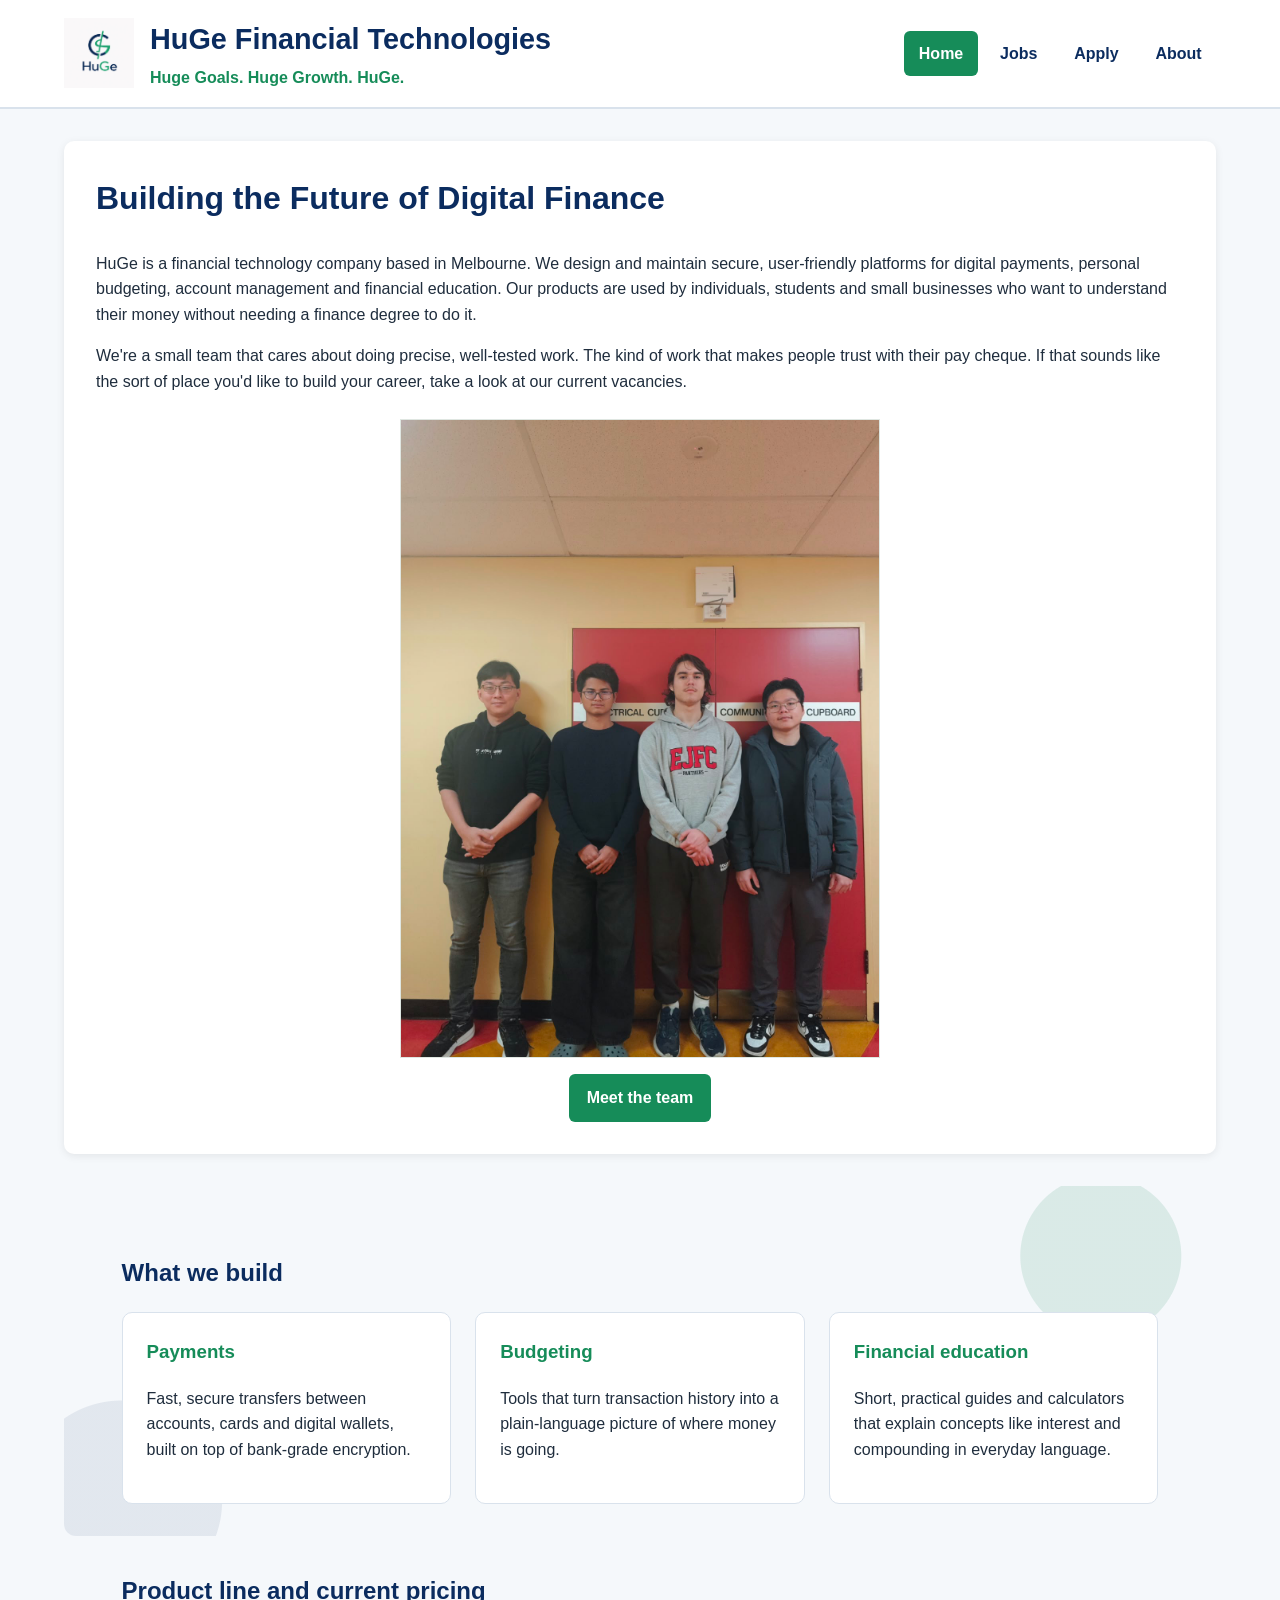
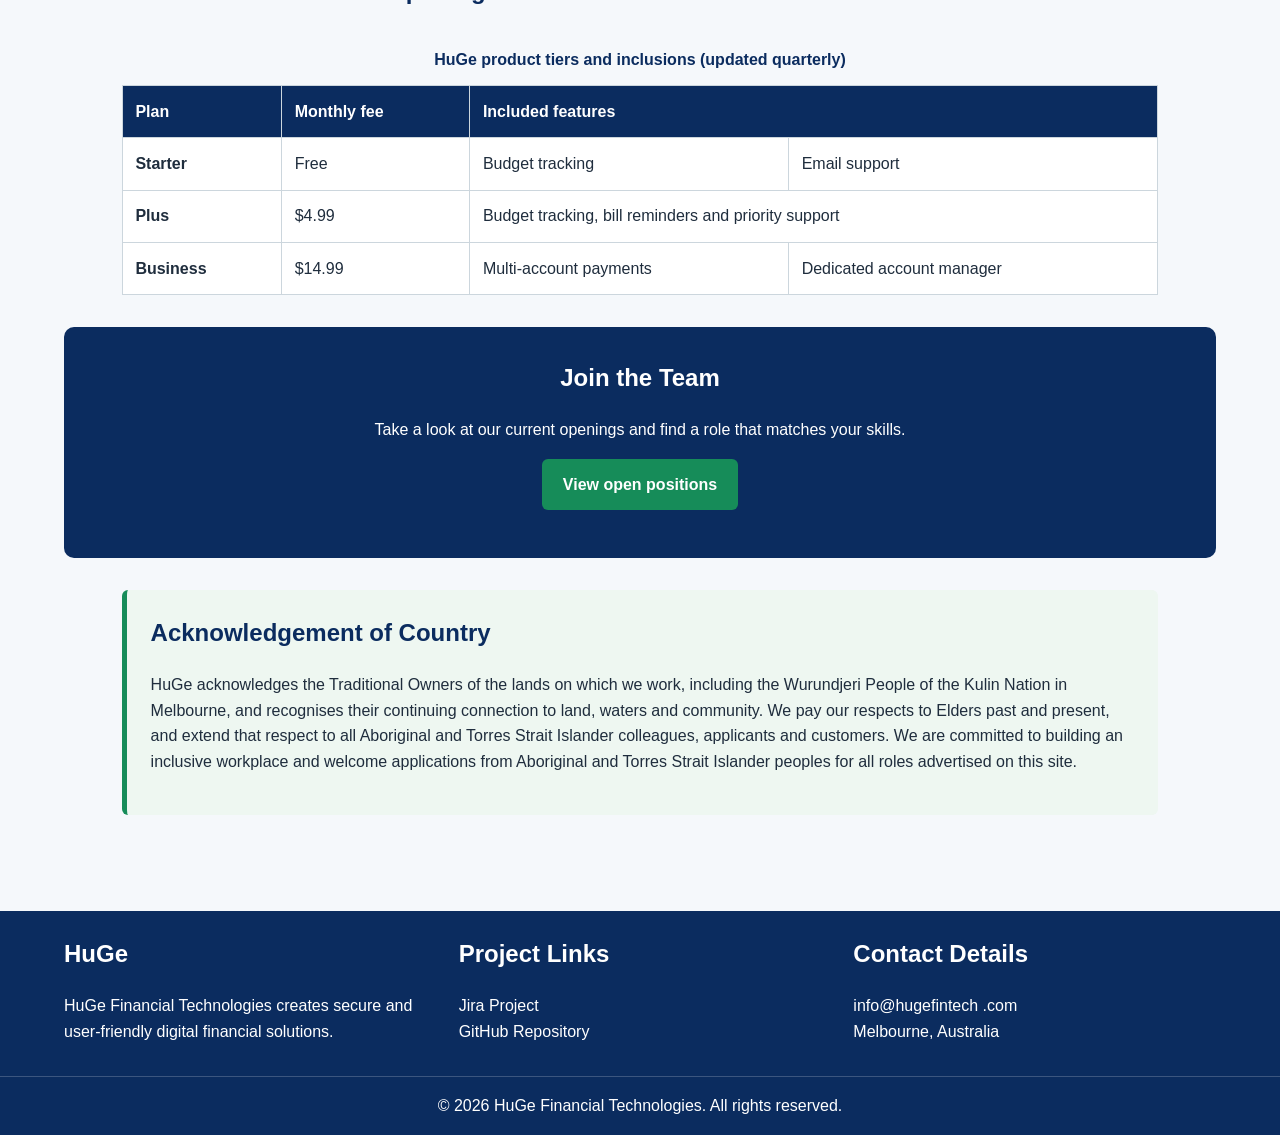
==== index.html @ 91458905 "Brought the files from part 1" ====
<!DOCTYPE html>
<html lang="en">
<head>
  <meta charset="UTF-8" />
  <meta name="viewport" content="width=device-width, initial-scale=1.0" />
  <title>HuGe | Careers in Financial Technology</title>
  <meta name="description" content="HuGe is a financial technology company building clear, secure tools for everyday money. Explore current vacancies and apply today." />

  <!-- GenAI acknowledgement: page structure, wireframe and CSS drafted with
       the assistance of Claude (Anthropic). Content, job details and final
       edits reviewed and adapted by the group. -->

 <link rel="stylesheet" href="styles/styles.css" />
</head>
<body>
    <!-- Header -->
    <header>
        <div class="container header-flex">
          <div class="branding">
              <img src="image/Huge.png"
                    alt="HuGe Financial Technologies logo"
                    class="logo" />
              <div>
                  <h1>HuGe Financial Technologies</h1>
                  <p class="tagline">Huge Goals. Huge Growth. HuGe.</p>
              </div>
          </div>
          <!-- Navigation -->
          <nav aria-label="Main navigation">
              <ul class="nav-menu">
                  <li><a href="index.html" aria-current="page">Home</a></li>
                  <li><a href="Job.html">Jobs</a></li>
                  <li><a href="apply.html">Apply</a></li>
                  <li><a href="about.html">About</a></li>
              </ul>
          </nav>
        </div>
    </header>
    <!-- Main Content -->
    <main class="container">
        <!-- Hero -->
        <section class="page-intro">
          <h2>Building the Future of Digital Finance</h2>
            <p>
              HuGe is a financial technology company based in Melbourne. We design and maintain secure, user-friendly
              platforms for digital payments, personal budgeting, account management and financial education. Our
              products are used by individuals, students and small businesses who want to understand their money without
              needing a finance degree to do it.
            </p>
            <p>
              We're a small team that cares about doing precise, well-tested work. The kind of work that makes people trust
              with their pay cheque. If that sounds like the sort of place you'd like to build your career, take a look
              at our current vacancies.
            </p>
            <img src="image/thegang.jpeg"
              alt="The HuGe team gathered together in the office"
              style="display: block; margin: 1.5rem auto 0; width: 100%; max-width: 480px; border: 1px solid #dfe6e1;" 
              />
            <a class="mtt"
              href="about.html"
              style="display: block; width: fit-content; margin: 1rem auto 0;">
                Meet the team
            </a>
        </section>  
        <!-- What we build -->
        <section class="home-section">
          <div class="wrap">
            <h2>What we build</h2>
            <div class="value-grid">
              <div class="value-card">
                <h3>Payments</h3>
                <p>Fast, secure transfers between accounts, cards and digital wallets, built on top of bank-grade
                  encryption.</p>
              </div>
              <div class="value-card">
                <h3>Budgeting</h3>
                <p>Tools that turn transaction history into a plain-language picture of where money is going.</p>
              </div>
              <div class="value-card">
                <h3>Financial education</h3>
                <p>Short, practical guides and calculators that explain concepts like interest and compounding in
                  everyday language.</p>
              </div>
            </div>
          </div>
        </section>
        <!-- Product line and pricing -->
        <div class="wrap">
          <h2>Product line and current pricing</h2>
          <div class="table-wrap">
            <table class="data-table">
              <caption>HuGe product tiers and inclusions (updated quarterly)</caption>
              <thead>
                <tr>
                  <th scope="col">Plan</th>
                  <th scope="col">Monthly fee</th>
                  <th scope="col" colspan="2">Included features</th>
                </tr>
              </thead>
              <tbody>
                <tr>
                  <th scope="row">Starter</th>
                  <td>Free</td>
                  <td>Budget tracking</td>
                  <td>Email support</td>
                </tr>
                <tr>
                  <th scope="row">Plus</th>
                  <td>$4.99</td>
                  <td colspan="2">Budget tracking, bill reminders and priority support</td>
                </tr>
                <tr>
                  <th scope="row">Business</th>
                  <td>$14.99</td>
                  <td>Multi-account payments</td>
                  <td>Dedicated account manager</td>
                </tr>
              </tbody>
            </table>
          </div>
        </div>
        <!-- Call to action -->
        <section class="home-cta">
            <h2>Join the Team</h2>
            <p>
                Take a look at our current openings and find a role that
                matches your skills.
            </p>
            <p>
                <a href="jobs.html">View open positions</a>
            </p>
        </section>
        <section class="wrap">
          <div class="acknowledgement">
            <h2>Acknowledgement of Country</h2>
            <p>HuGe acknowledges the Traditional Owners of the lands on which we work, including the Wurundjeri People of
              the Kulin Nation in Melbourne, and recognises their continuing connection to land, waters and community. We
              pay our respects to Elders past and present, and extend that respect to all Aboriginal and Torres Strait
              Islander colleagues, applicants and customers. We are committed to building an inclusive workplace and
              welcome applications from Aboriginal and Torres Strait Islander peoples for all roles advertised on this
              site.</p>
          </div>
        </section>
    </main>
  <!-- Footer -->
  <footer>
      <div class="container footer-grid">
          <!-- Company -->
          <section>
              <h2>HuGe</h2>
              <p>
                  HuGe Financial Technologies creates secure and
                  user-friendly digital financial solutions.
              </p>
          </section>
          <!-- Project Links -->
          <section>
              <h2>Project Links</h2>
              <ul class="footer-links">
                  <li>
                      <a href="https://loolsinhak.atlassian.net/jira/software/projects/HUGE/boards/36?filter=&groupBy=none&atlOrigin=eyJpIjoiY2U0YTI4OTQyZjMxNDU3YTk3YmVjM2NkNTJiMGJhMjkiLCJwIjoiaiJ9" target="_blank" rel="noopener">Jira Project</a>
                  </li>
                  <li>
                      <a href="https://github.com/106637569/HuGe" target="_blank" rel="noopene">GitHub Repository</a>
                  </li>
              </ul>
          </section>
          <!-- Contact Details -->
          <section>
              <h2>Contact Details</h2>
              <ul class="footer-links">
                  <li>
                      <a href="mailto:info@hugefintech.com">info@hugefintech .com</a>
                  </li>
                  <li>
                      Melbourne, Australia
                  </li>
              </ul>
          </section>
      </div>
      <p class="footer-copy">
          &copy; 2026 HuGe Financial Technologies. All rights reserved.
      </p>
  </footer>

</body>

</html>
---- styles/styles.css ----
/* =========================================
   HuGe Financial Technologies
   Shared stylesheet for all pages
   ========================================= */


/* =========================================
   1. General website styles
   ========================================= */

* {
    box-sizing: border-box;
}

body {
    margin: 0;
    font-family: Arial, Helvetica, sans-serif;
    line-height: 1.6;
    background-color: #f5f8fb;
    color: #1f2d3d;
}

img {
    max-width: 100%;
    height: auto;
}

a {
    color: #0b5c3b;
}

a:hover {
    color: #168c59;
}

.container,
.wrap {
    width: 90%;
    max-width: 1200px;
    margin: 0 auto;
}

main {
    padding: 2em 0;
}

h1,
h2,
h3,
h4 {
    color: #0b2c5f;
}

h2 {
    margin-top: 1.5em;
}


/* =========================================
   2. Header
   Used for all pages
   ========================================= */

header {
    background-color: #ffffff;
    border-bottom: 2px solid #d9e2ec;
    padding: 1em 0;
}

.header-flex {
    display: flex;
    justify-content: space-between;
    align-items: center;
    gap: 1em;
    flex-wrap: wrap;
}

.branding {
    display: flex;
    align-items: center;
    gap: 1em;
}

.logo {
    width: 70px;
    height: auto;
}

.branding h1 {
    margin: 0;
    font-size: 1.8em;
    color: #0b2c5f;
}

.tagline {
    margin: 0.2em 0 0;
    color: #168c59;
    font-weight: bold;
}


/* =========================================
   3. Navigation
   ========================================= */

.nav-menu {
    list-style: none;
    margin: 0;
    padding: 0;
    display: flex;
    gap: 0.5em;
}

.nav-menu a {
    display: block;
    text-decoration: none;
    color: #0b2c5f;
    font-weight: bold;
    padding: 0.6em 0.9em;
    border-radius: 6px;
}

.nav-menu a:hover,
.nav-menu a[aria-current="page"] {
    background-color: #168c59;
    color: #ffffff;
}

/* =========================================
   4. Home page
   ========================================= */

.page-intro {
    background-color: #ffffff;
    padding: 2em;
    border-radius: 10px;
    margin-bottom: 2em;
    box-shadow: 0 2px 8px rgba(0, 0, 0, 0.08);
}

.page-intro h2 {
    margin-top: 0;
    font-size: 2em;
}


/* CSS background graphic required for index.html */

.home-section {
    padding: 2em 0;

    background-image:
        radial-gradient(circle at 90% 20%, rgba(22, 140, 89, 0.12) 0 80px, transparent 81px),
        radial-gradient(circle at 5% 90%, rgba(11, 44, 95, 0.08) 0 100px, transparent 101px);

    border-radius: 12px;
}

.value-grid {
    display: grid;
    grid-template-columns: repeat(3, 1fr);
    gap: 1.5em;
}

.value-card {
    background-color: #ffffff;
    padding: 1.5em;
    border: 1px solid #d9e2ec;
    border-radius: 10px;
}

.value-card h3 {
    margin-top: 0;
    color: #168c59;
}

.value-card:hover {
    border-color: #168c59;
    box-shadow: 0 3px 10px rgba(0, 0, 0, 0.1);
}


/* Meet the team link */

.mtt {
    text-decoration: none;
    background-color: #168c59;
    color: #ffffff;
    padding: 0.7em 1.1em;
    border-radius: 6px;
    font-weight: bold;
}

.mtt:hover {
    background-color: #0b5c3b;
    color: #ffffff;
}


/* =========================================
   5. Tables
   Used by index.html and about.html
   ========================================= */

.table-wrap {
    overflow-x: auto;
    margin: 1.5em 0;
}

.data-table {
    width: 100%;
    border-collapse: collapse;
    background-color: #ffffff;
}

.data-table caption {
    font-weight: bold;
    padding: 0.8em;
    color: #0b2c5f;
}

.data-table th,
.data-table td {
    border: 1px solid #ccd6dd;
    padding: 0.8em;
    text-align: left;
}

.data-table thead {
    background-color: #0b2c5f;
    color: #ffffff;
}

.data-table thead th {
    color: #ffffff;
}

.data-table tbody tr:hover {
    background-color: #eef7f1;
}


/* =========================================
   6. Home page call to action
   ========================================= */

.home-cta {
    background-color: #0b2c5f;
    color: #ffffff;
    padding: 2em;
    margin: 2em 0;
    border-radius: 10px;
    text-align: center;
}

.home-cta h2 {
    color: #ffffff;
    margin-top: 0;
}

.home-cta a {
    display: inline-block;
    background-color: #168c59;
    color: #ffffff;
    text-decoration: none;
    padding: 0.8em 1.3em;
    border-radius: 6px;
    font-weight: bold;
}

.home-cta a:hover {
    background-color: #20a56b;
}

.acknowledgement {
    background-color: #eef7f1;
    border-left: 5px solid #168c59;
    padding: 1.5em;
    margin: 2em 0;
    border-radius: 6px;
}

.acknowledgement h2 {
    margin-top: 0;
}


/* =========================================
   Jobs Page
   ========================================= */

.jobs-layout {
    display: flex;
    gap: 2em;
    align-items: flex-start;
}

.jobs-content {
    flex: 3;
}

.jobs-content > h2 {
    color: #0b2c5f;
    margin-top: 0;
}


/* =========================================
   Job Cards
   ========================================= */

.job-card {
    background-color: #ffffff;

    border: 2px solid #168c59;
    border-radius: 10px;

    padding: 1.5em;
    margin-bottom: 1.5em;

    box-shadow: 0 2px 7px rgba(0, 0, 0, 0.07);
}

.job-card:hover {
    box-shadow: 0 5px 13px rgba(0, 0, 0, 0.12);
}


/* Job title and reference number */

.job-heading {
    display: flex;

    justify-content: space-between;
    align-items: center;

    gap: 1em;

    margin-bottom: 1em;
}

.job-heading h3 {
    color: #0b2c5f;

    font-size: 1.5em;

    margin: 0;
}


/* Blue reference number bubble */

.job-ref {
    background-color: #0b2c5f;
    color: #ffffff;

    padding: 0.35em 0.9em;

    border-radius: 20px;

    font-weight: bold;
    font-size: 0.9em;

    white-space: nowrap;
}


.job-card h4 {
    color: #168c59;

    margin-top: 1.5em;
    margin-bottom: 0.5em;
}


.job-card p {
    margin-bottom: 1em;
}


.job-card ul {
    padding-left: 1.5em;
}


.job-card li {
    margin-bottom: 0.4em;
}


/* =========================================
   Apply Button
   ========================================= */

.apply-button {
    display: inline-block;

    background-color: #168c59;
    color: #ffffff;

    text-decoration: none;
    font-weight: bold;

    padding: 0.7em 1.2em;

    margin-top: 1em;

    border-radius: 6px;
}


.apply-button:hover {
    background-color: #0b5c3b;
    color: #ffffff;
}


/* =========================================
   Jobs Aside
   ========================================= */

.jobs-aside {
    width: 30%;

    flex-shrink: 0;

    background-color: #eef7f1;

    border: 2px solid #168c59;
    border-radius: 10px;

    padding: 1.5em;

    margin-top: 3.5em;
}


.jobs-aside h2 {
    color: #0b2c5f;
    margin-top: 0;
}


.jobs-aside h3 {
    color: #0b2c5f;
    margin-top: 1.5em;
}


.jobs-aside ul,
.jobs-aside ol {
    padding-left: 1.5em;
}


.jobs-aside li {
    margin-bottom: 0.5em;
}


/* Inclusive employment box */

.inclusive-note {
    margin-top: 1.5em;

    background-color: #ffffff;

    padding: 1em;

    border-left: 5px solid #168c59;
    border-radius: 6px;
}


.inclusive-note h3 {
    margin-top: 0;
}


/* =========================================
   Jobs Responsive Design
   ========================================= */

@media screen and (max-width: 900px) {

    .jobs-layout {
        flex-direction: column;
    }

    .jobs-content {
        width: 100%;
    }

    .jobs-aside {
        width: 100%;
        margin-top: 0;
    }

}


@media screen and (max-width: 600px) {

    .job-card {
        padding: 1em;
    }

    .job-heading {
        align-items: flex-start;
    }

    .job-heading h3 {
        font-size: 1.3em;
    }

    .job-ref {
        font-size: 0.8em;
    }

    .apply-button {
        width: 100%;
        text-align: center;
    }

}

/* =========================================
   9. Application page
   ========================================= */

.form-container {
    width: 90%;
    max-width: 900px;
    margin: 2em auto;
    background-color: #ffffff;
    padding: 2em;
    border-radius: 10px;
    box-shadow: 0 2px 10px rgba(0, 0, 0, 0.1);
}

.form-container h1 {
    color: #0b2c5f;
    text-align: center;
    margin-top: 0;
}


/* Form uses Flexbox */

.form-row {
    display: flex;
    gap: 1.5em;
}

.form-row .form-group {
    flex: 1;
}

.form-group {
    margin-bottom: 1.3em;
}

.form-group label,
.form-group legend {
    font-weight: bold;
    color: #0b2c5f;
}

input,
select,
textarea {
    width: 100%;
    padding: 0.75em;

    margin-top: 0.3em;

    border: 1px solid #aab8c2;
    border-radius: 5px;

    font-family: inherit;
    font-size: 1em;

    background-color: #ffffff;
}

input:focus,
select:focus,
textarea:focus {
    outline: 3px solid rgba(22, 140, 89, 0.2);
    border-color: #168c59;
}

textarea {
    resize: vertical;
}


/* Required symbol */

.required {
    color: #b00020;
}


/* Small help text */

.hint {
    display: block;
    color: #5c6770;
    margin-top: 0.25em;
}


/* Gender and skills fieldsets */

fieldset {
    border: 1px solid #ccd6dd;
    border-radius: 6px;
    padding: 1em;
}

.gender-group,
.skills-group {
    margin-bottom: 1.3em;
}


/* Radio buttons */

.radio-group {
    display: flex;
    flex-wrap: wrap;
    gap: 1em;
}

.radio-option {
    display: flex;
    align-items: center;
    gap: 0.4em;
}

.radio-option input {
    width: auto;
    margin: 0;
}


/* Skill list uses CSS Grid */

.checkbox-grid {
    display: grid;
    grid-template-columns: repeat(4, 1fr);
    gap: 0.8em;
}

.checkbox-option {
    display: flex;
    align-items: center;
    gap: 0.4em;
}

.checkbox-option input {
    width: auto;
    margin: 0;
}


/* Submit and reset buttons */

.submit-group {
    display: flex;
    gap: 1em;
    justify-content: center;
    margin-top: 2em;
}

.submit-btn,
.reset-btn {
    border: none;
    border-radius: 6px;

    padding: 0.8em 1.4em;

    font-size: 1em;
    font-weight: bold;

    cursor: pointer;
}

.submit-btn {
    background-color: #168c59;
    color: #ffffff;
}

.submit-btn:hover {
    background-color: #0b5c3b;
}

.reset-btn {
    background-color: #e3e8ec;
    color: #1f2d3d;
}

.reset-btn:hover {
    background-color: #ccd6dd;
}


/* =========================================
   10. About page
   ========================================= */

.about-hero {
    background-color: #eef7f1;
    padding: 2.5em 0;
    border-bottom: 1px solid #cfe5d6;
}

.about-hero h1 {
    margin-top: 0;
    font-size: 2.2em;
}

.section {
    padding-top: 1em;
    padding-bottom: 2em;
}


/* Group nested list */

.team-nested-list {
    background-color: #ffffff;
    border-left: 5px solid #168c59;
    padding: 1.3em 1.3em 1.3em 2.5em;
    border-radius: 6px;
}


/* Member contributions */

.contribution-list {
    background-color: #ffffff;
    border: 1px solid #d9e2ec;
    border-radius: 8px;
    padding: 1.5em;
}

.contribution-list dt {
    font-weight: bold;
    color: #0b2c5f;
    margin-top: 1em;
}

.contribution-list dt:first-child {
    margin-top: 0;
}

.contribution-list dd {
    margin: 0.3em 0 1em 1.5em;
}


/* Student IDs */

.student-id {
    color: #168c59;
    font-family: monospace;
    background-color: #eef7f1;
    padding: 0.15em 0.4em;
    border-radius: 4px;
}


/* Member quotes */

.quote-list {
    display: grid;
    grid-template-columns: repeat(2, 1fr);
    gap: 1em;
}

.member-quote {
    margin: 0;
    padding: 1.3em;

    background-color: #ffffff;

    border-left: 4px solid #168c59;
    border-radius: 6px;
}

.member-quote .original {
    color: #0b5c3b;
    font-weight: bold;
}

.member-quote footer {
    margin-top: 0.8em;
    font-size: 0.9em;
    color: #5c6770;
}


/* Group figure */

.team-figure {
    margin: 1.5em auto;
    background-color: #ffffff;
    padding: 1em;
    border: 1px solid #d9e2ec;
    border-radius: 8px;
}

.team-figure img {
    display: block;
    width: 100%;
    border-radius: 5px;
}

.team-figure figcaption {
    text-align: center;
    padding-top: 0.7em;
    font-size: 0.9em;
    color: #5c6770;
}


/* About page table */

.fun-facts tbody tr:hover {
    background-color: #dff3e7;
}

.fun-fact-figure {
    font-weight: bold;
    color: #168c59;
}


/* =========================================
   11. Footer
   index.html and jobs.html
   ========================================= */

body > footer:not(.site-footer) {
    background-color: #0b2c5f;
    color: #ffffff;
    margin-top: 2em;
    padding-top: 1.5em;
}

.footer-grid {
    display: flex;
    justify-content: space-between;
    gap: 2em;
    flex-wrap: wrap;
}

.footer-grid section {
    flex: 1;
    min-width: 220px;
}

.footer-grid h2 {
    color: #ffffff;
    margin-top: 0;
}

.footer-links {
    list-style: none;
    padding: 0;
}

.footer-links a {
    color: #ffffff;
    text-decoration: none;
}

.footer-links a:hover {
    text-decoration: underline;
}

.footer-copy {
    text-align: center;
    padding: 1em;
    margin: 1em 0 0;
    border-top: 1px solid rgba(255, 255, 255, 0.2);
}


/* =========================================
   12. About page footer
   ========================================= */

.site-footer {
    background-color: #0b2c5f;
    color: #ffffff;
    padding: 2em 0 0;
}

.site-footer .wrap {
    display: grid;
    grid-template-columns: repeat(3, 1fr);
    gap: 2em;
}

.site-footer h4 {
    color: #ffffff;
    margin-top: 0;
}

.site-footer ul {
    list-style: none;
    padding: 0;
}

.site-footer a {
    color: #ffffff;
}

.footer-bottom {
    text-align: center;
    padding: 1em;
    margin: 1.5em 0 0;
    border-top: 1px solid rgba(255, 255, 255, 0.2);
}


/* =========================================
   13. Responsive design
   Tablets
   ========================================= */

@media screen and (max-width: 900px) {

    .jobs-layout {
        flex-direction: column;
    }

    .jobs-aside {
        width: 100%;
        margin-top: 0;
    }

    .value-grid {
        grid-template-columns: 1fr;
    }

    .checkbox-grid {
        grid-template-columns: repeat(2, 1fr);
    }

    .quote-list {
        grid-template-columns: 1fr;
    }

    .site-footer .wrap {
        grid-template-columns: 1fr;
    }
}


/* =========================================
   14. Responsive design
   Mobile phones
   ========================================= */

@media screen and (max-width: 600px) {

    .container,
    .wrap {
        width: 94%;
    }

    main {
        padding: 1em 0;
    }

    .header-flex,
    .site-header .wrap {
        flex-direction: column;
        align-items: flex-start;
    }

    .branding h1 {
        font-size: 1.3em;
    }

    .logo {
        width: 55px;
    }

    .nav-menu,
    .main-nav ul {
        flex-direction: column;
        width: 100%;
    }

    .nav-menu li,
    .main-nav li {
        width: 100%;
    }

    .nav-menu a,
    .main-nav a {
        width: 100%;
    }

    .page-intro {
        padding: 1.2em;
    }

    .job-card {
        padding: 1.1em;
    }

    .form-container {
        width: 94%;
        padding: 1.2em;
    }

    .form-row {
        flex-direction: column;
        gap: 0;
    }

    .checkbox-grid {
        grid-template-columns: 1fr;
    }

    .radio-group {
        flex-direction: column;
    }

    .submit-group {
        flex-direction: column;
    }

    .submit-btn,
    .reset-btn {
        width: 100%;
    }

    .footer-grid {
        flex-direction: column;
    }
}
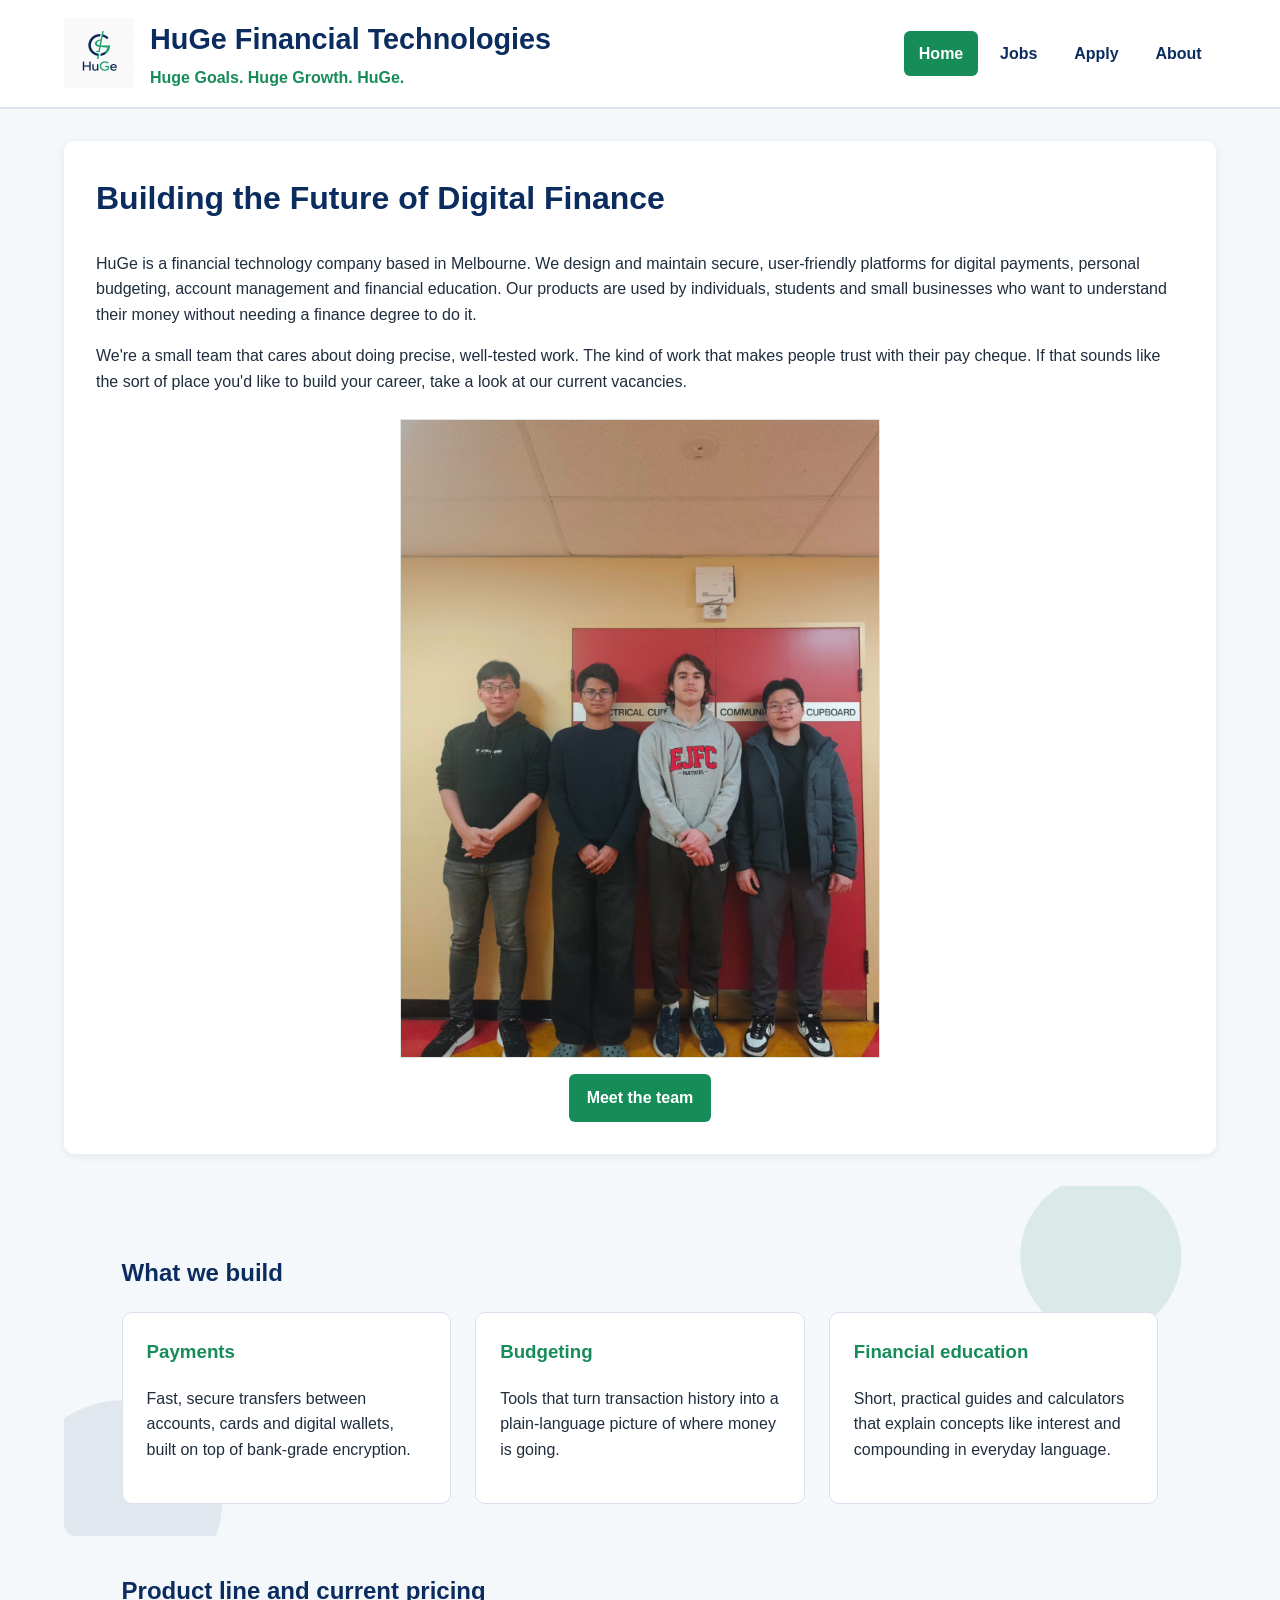
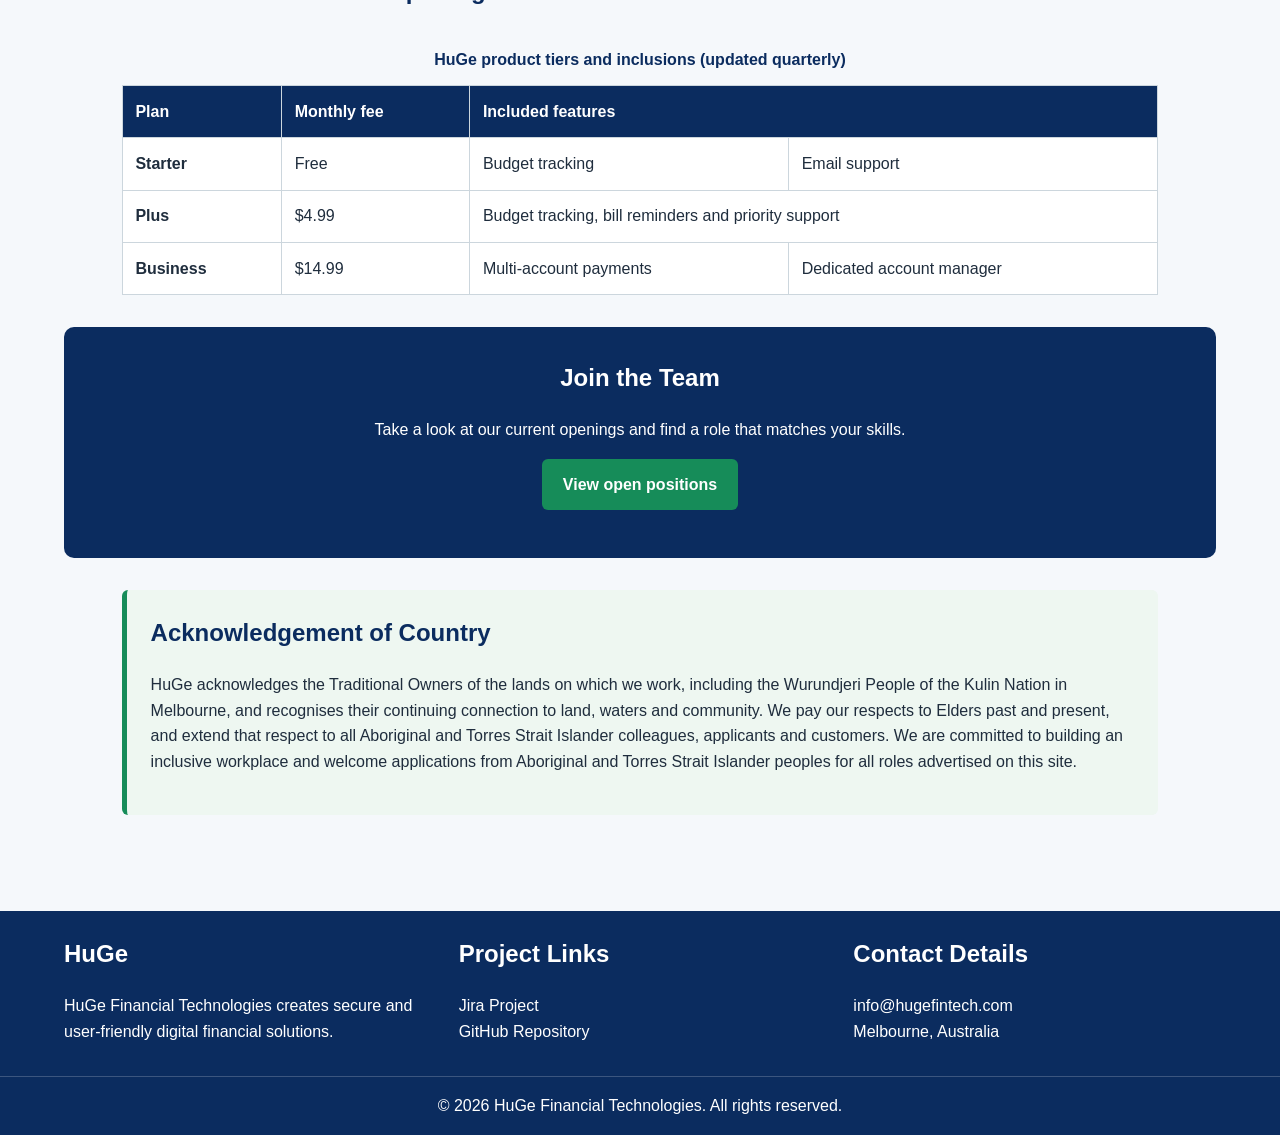
==== commit ed55db60: "Refactor job listings and navigation structure; remove Job.html, create jobs.html, and update links " ====
--- a/index.html
+++ b/index.html
@@ -21,15 +21,21 @@
                     alt="HuGe Financial Technologies logo"
                     class="logo" />
               <div>
-                  <h1>HuGe Financial Technologies</h1>
+                  <p class="site-title">HuGe<span class="brand-extra"> Financial Technologies</span></p>
                   <p class="tagline">Huge Goals. Huge Growth. HuGe.</p>
               </div>
           </div>
           <!-- Navigation -->
           <nav aria-label="Main navigation">
+              <!-- CSS-only burger menu (no JavaScript): checkbox toggles the menu on small screens -->
+              <input type="checkbox" id="nav-toggle" class="nav-toggle">
+              <label for="nav-toggle" class="nav-toggle-label">
+                  <span class="visually-hidden">Menu</span>
+                  <span class="burger-bars" aria-hidden="true"></span>
+              </label>
               <ul class="nav-menu">
                   <li><a href="index.html" aria-current="page">Home</a></li>
-                  <li><a href="Job.html">Jobs</a></li>
+                  <li><a href="jobs.html">Jobs</a></li>
                   <li><a href="apply.html">Apply</a></li>
                   <li><a href="about.html">About</a></li>
               </ul>
@@ -40,7 +46,7 @@
     <main class="container">
         <!-- Hero -->
         <section class="page-intro">
-          <h2>Building the Future of Digital Finance</h2>
+          <h1>Building the Future of Digital Finance</h1>
             <p>
               HuGe is a financial technology company based in Melbourne. We design and maintain secure, user-friendly
               platforms for digital payments, personal budgeting, account management and financial education. Our
@@ -158,10 +164,10 @@
               <h2>Project Links</h2>
               <ul class="footer-links">
                   <li>
-                      <a href="https://loolsinhak.atlassian.net/jira/software/projects/HUGE/boards/36?filter=&groupBy=none&atlOrigin=eyJpIjoiY2U0YTI4OTQyZjMxNDU3YTk3YmVjM2NkNTJiMGJhMjkiLCJwIjoiaiJ9" target="_blank" rel="noopener">Jira Project</a>
+                      <a href="https://loolsinhak.atlassian.net/jira/software/projects/HUGE/boards/36?filter=&groupBy=none&atlOrigin=eyJpIjoiY2U0YTI4OTQyZjMxNDU3YTk3YmVjM2NkNTJiMGJhMjkiLCJwIjoiaiJ9" target="_blank" rel="noopener noreferrer">Jira Project</a>
                   </li>
                   <li>
-                      <a href="https://github.com/106637569/HuGe" target="_blank" rel="noopene">GitHub Repository</a>
+                      <a href="https://github.com/106637569/HuGe" target="_blank" rel="noopener noreferrer">GitHub Repository</a>
                   </li>
               </ul>
           </section>
@@ -170,7 +176,7 @@
               <h2>Contact Details</h2>
               <ul class="footer-links">
                   <li>
-                      <a href="mailto:info@hugefintech.com">info@hugefintech .com</a>
+                      <a href="mailto:info@hugefintech.com">info@hugefintech.com</a>
                   </li>
                   <li>
                       Melbourne, Australia
--- a/styles/styles.css
+++ b/styles/styles.css
@@ -72,13 +72,14 @@
     justify-content: space-between;
     align-items: center;
     gap: 1em;
-    flex-wrap: wrap;
+    flex-wrap: nowrap;
 }
 
 .branding {
     display: flex;
     align-items: center;
     gap: 1em;
+    min-width: 0;
 }
 
 .logo {
@@ -86,9 +87,11 @@
     height: auto;
 }
 
-.branding h1 {
+.site-title {
     margin: 0;
     font-size: 1.8em;
+    font-weight: bold;
+    white-space: nowrap;
     color: #0b2c5f;
 }
 
@@ -108,6 +111,7 @@
     margin: 0;
     padding: 0;
     display: flex;
+    flex-wrap: nowrap;
     gap: 0.5em;
 }
 
@@ -138,6 +142,7 @@
     box-shadow: 0 2px 8px rgba(0, 0, 0, 0.08);
 }
 
+.page-intro h1,
 .page-intro h2 {
     margin-top: 0;
     font-size: 2em;
@@ -476,53 +481,6 @@
     margin-top: 0;
 }
 
-
-/* =========================================
-   Jobs Responsive Design
-   ========================================= */
-
-@media screen and (max-width: 900px) {
-
-    .jobs-layout {
-        flex-direction: column;
-    }
-
-    .jobs-content {
-        width: 100%;
-    }
-
-    .jobs-aside {
-        width: 100%;
-        margin-top: 0;
-    }
-
-}
-
-
-@media screen and (max-width: 600px) {
-
-    .job-card {
-        padding: 1em;
-    }
-
-    .job-heading {
-        align-items: flex-start;
-    }
-
-    .job-heading h3 {
-        font-size: 1.3em;
-    }
-
-    .job-ref {
-        font-size: 0.8em;
-    }
-
-    .apply-button {
-        width: 100%;
-        text-align: center;
-    }
-
-}
 
 /* =========================================
    9. Application page
@@ -795,6 +753,15 @@
     font-weight: bold;
 }
 
+.member-quote .translation {
+    margin: 0.6em 0 0;
+}
+
+.member-quote .lang-label {
+    font-size: 0.85em;
+    color: #5c6770;
+}
+
 .member-quote footer {
     margin-top: 0.8em;
     font-size: 0.9em;
@@ -934,6 +901,10 @@
 
 @media screen and (max-width: 900px) {
 
+    .jobs-content {
+        width: 100%;
+    }
+
     .jobs-layout {
         flex-direction: column;
     }
@@ -983,7 +954,7 @@
         align-items: flex-start;
     }
 
-    .branding h1 {
+    .site-title {
         font-size: 1.3em;
     }
 
@@ -1015,6 +986,23 @@
         padding: 1.1em;
     }
 
+    .job-heading {
+        align-items: flex-start;
+    }
+
+    .job-heading h3 {
+        font-size: 1.3em;
+    }
+
+    .job-ref {
+        font-size: 0.8em;
+    }
+
+    .apply-button {
+        width: 100%;
+        text-align: center;
+    }
+
     .form-container {
         width: 94%;
         padding: 1.2em;
@@ -1045,4 +1033,184 @@
     .footer-grid {
         flex-direction: column;
     }
-}+}
+
+/* =========================================
+   Accessibility: visible keyboard focus for all links and buttons
+   ========================================= */
+
+a:focus-visible,
+button:focus-visible,
+input:focus-visible,
+select:focus-visible,
+textarea:focus-visible {
+    outline: 3px solid #0b2c5f;
+    outline-offset: 2px;
+}
+
+
+/* =========================================
+   Burger menu (CSS only, no JavaScript)
+   Hidden on desktop and tablet; shown at 600px and below
+   ========================================= */
+
+.nav-toggle,
+.nav-toggle-label {
+    display: none;
+}
+
+.visually-hidden {
+    position: absolute;
+    width: 1px;
+    height: 1px;
+    overflow: hidden;
+    clip: rect(0 0 0 0);
+    white-space: nowrap;
+}
+
+@media screen and (max-width: 600px) {
+
+    .header-flex {
+        position: relative;
+    }
+
+    .branding {
+        padding-right: 3.5em;
+    }
+
+    nav[aria-label="Main navigation"] {
+        width: 100%;
+    }
+
+    /* the checkbox stays in the page (so keyboards can reach it) but is invisible */
+    .nav-toggle {
+        display: block;
+        position: absolute;
+        top: 0.4em;
+        right: 0;
+        width: 3em;
+        height: 3em;
+        margin: 0;
+        opacity: 0;
+        cursor: pointer;
+        z-index: 2;
+    }
+
+    .nav-toggle-label {
+        display: flex;
+        align-items: center;
+        justify-content: center;
+        position: absolute;
+        top: 0.4em;
+        right: 0;
+        width: 3em;
+        height: 3em;
+        border: 2px solid #0b2c5f;
+        border-radius: 6px;
+        background-color: #ffffff;
+    }
+
+    /* three bars drawn with one element plus its two pseudo-elements */
+    .burger-bars,
+    .burger-bars::before,
+    .burger-bars::after {
+        display: block;
+        width: 1.5em;
+        height: 3px;
+        background-color: #0b2c5f;
+        border-radius: 2px;
+        transition: transform 0.2s ease, background-color 0.2s ease;
+    }
+
+    .burger-bars {
+        position: relative;
+    }
+
+    .burger-bars::before,
+    .burger-bars::after {
+        content: "";
+        position: absolute;
+        left: 0;
+    }
+
+    .burger-bars::before {
+        top: -0.5em;
+    }
+
+    .burger-bars::after {
+        top: 0.5em;
+    }
+
+    /* open state: bars turn into an X */
+    .nav-toggle:checked + .nav-toggle-label .burger-bars {
+        background-color: transparent;
+    }
+
+    .nav-toggle:checked + .nav-toggle-label .burger-bars::before {
+        top: 0;
+        transform: rotate(45deg);
+    }
+
+    .nav-toggle:checked + .nav-toggle-label .burger-bars::after {
+        top: 0;
+        transform: rotate(-45deg);
+    }
+
+    .nav-toggle:focus-visible + .nav-toggle-label {
+        outline: 3px solid #0b2c5f;
+        outline-offset: 2px;
+    }
+
+    /* menu is hidden until the checkbox is ticked */
+    .nav-menu {
+        display: none;
+        flex-direction: column;
+        width: 100%;
+        margin-top: 0.5em;
+    }
+
+    .nav-toggle:checked ~ .nav-menu {
+        display: flex;
+    }
+}
+
+
+/* =========================================
+   Responsive branding
+   Tablet and smaller: hide the tagline and "Financial Technologies",
+   leaving only the logo and "HuGe" so the nav stays on one row
+   ========================================= */
+
+@media screen and (max-width: 950px) {
+
+    .brand-extra,
+    .tagline {
+        display: none;
+    }
+}
+
+@media screen and (min-width: 601px) and (max-width: 950px) {
+
+    .site-title {
+        font-size: 1.6em;
+    }
+}
+
+
+/* =========================================
+   Phones: plenty of room beside the burger button, so show the full
+   company name again (tagline stays hidden) and let the title wrap
+   ========================================= */
+
+@media screen and (max-width: 600px) {
+
+    .brand-extra {
+        display: inline;
+    }
+
+    .site-title {
+        white-space: normal;
+        font-size: 1.15em;
+        line-height: 1.25;
+    }
+}
